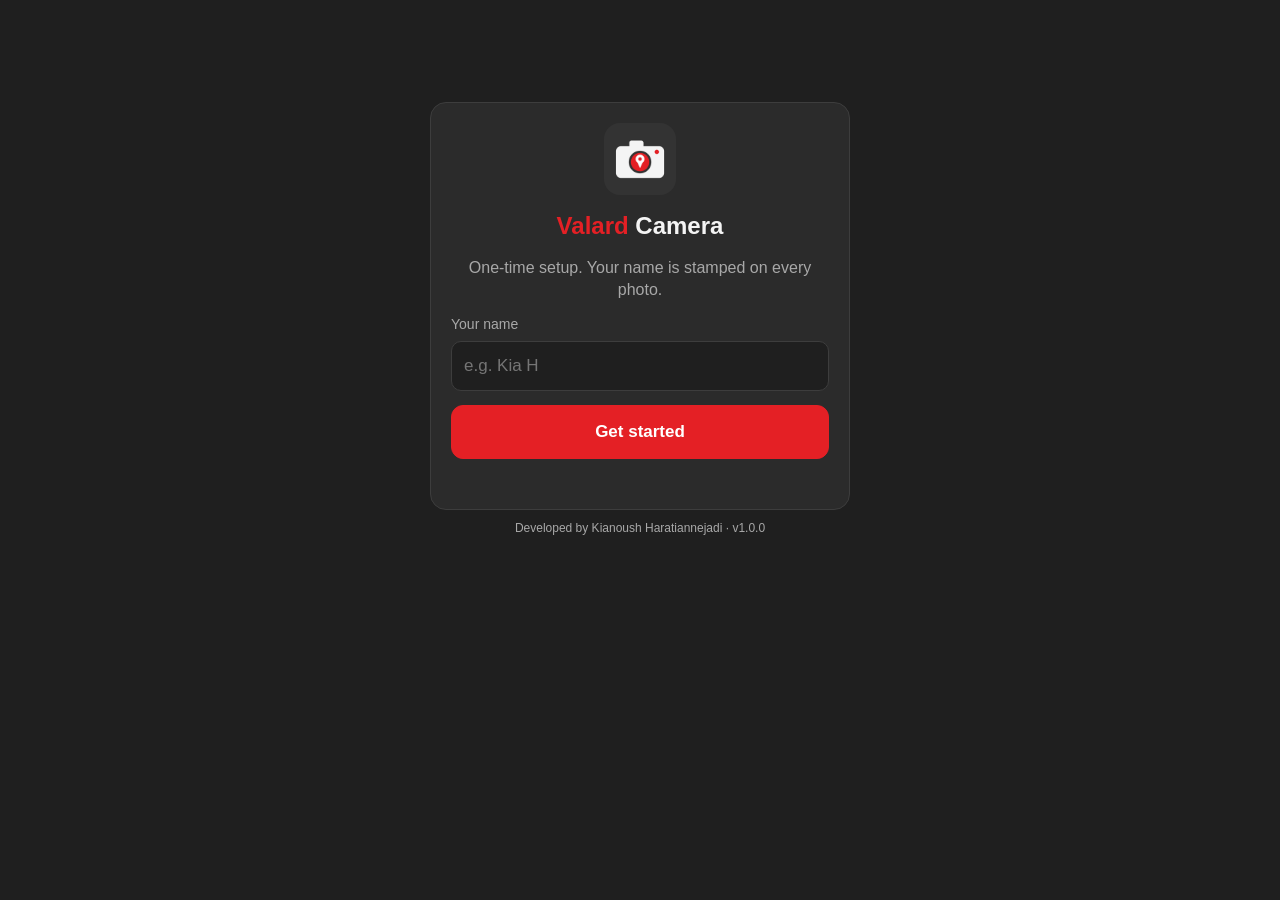
==== index.html @ 3500bd21 "Valard Camera: timestamp camera web app with SharePoint upload via Power Automate Co-Authored-By: Cl" ====
<!doctype html>
<html lang="en">
<head>
<meta charset="utf-8">
<meta name="viewport" content="width=device-width, initial-scale=1, viewport-fit=cover">
<title>Valard Camera</title>
<meta name="theme-color" content="#1f1f1f">
<meta name="apple-mobile-web-app-capable" content="yes">
<meta name="mobile-web-app-capable" content="yes">
<meta name="apple-mobile-web-app-status-bar-style" content="black-translucent">
<meta name="apple-mobile-web-app-title" content="Valard Cam">
<link rel="manifest" href="manifest.webmanifest">
<link rel="apple-touch-icon" href="icons/icon-180.png">
<link rel="icon" href="icons/icon-192.png">
<link rel="stylesheet" href="style.css">
</head>
<body>

<!-- One-time setup -->
<section id="setup" class="screen" hidden>
  <div class="card">
    <img src="icons/icon-192.png" class="logo" alt="">
    <h1><b class="red">Valard</b> Camera</h1>
    <p class="muted">One-time setup. Your name is stamped on every photo.</p>
    <label>Your name
      <input id="setup-name" autocomplete="name" placeholder="e.g. Kia H">
    </label>
    <label id="setup-pin-label">Team PIN
      <input id="setup-pin" type="password" autocomplete="off" placeholder="From your supervisor">
    </label>
    <button id="setup-save" class="btn primary">Get started</button>
    <p id="setup-err" class="err"></p>
  </div>
  <p class="credit app-credit"></p>
</section>

<!-- Home / capture -->
<section id="home" class="screen" hidden>
  <header class="topbar">
    <div class="brand"><b>Valard</b> Camera</div>
    <button id="open-settings" class="icon-btn" aria-label="Settings">
      <svg viewBox="0 0 24 24" width="22" height="22" fill="none" stroke="currentColor" stroke-width="2" stroke-linecap="round" stroke-linejoin="round"><circle cx="12" cy="12" r="3"/><path d="M19.4 15a1.65 1.65 0 0 0 .33 1.82l.06.06a2 2 0 1 1-2.83 2.83l-.06-.06a1.65 1.65 0 0 0-1.82-.33 1.65 1.65 0 0 0-1 1.51V21a2 2 0 1 1-4 0v-.09A1.65 1.65 0 0 0 9 19.4a1.65 1.65 0 0 0-1.82.33l-.06.06a2 2 0 1 1-2.83-2.83l.06-.06A1.65 1.65 0 0 0 4.68 15a1.65 1.65 0 0 0-1.51-1H3a2 2 0 1 1 0-4h.09A1.65 1.65 0 0 0 4.6 9a1.65 1.65 0 0 0-.33-1.82l-.06-.06a2 2 0 1 1 2.83-2.83l.06.06A1.65 1.65 0 0 0 9 4.68a1.65 1.65 0 0 0 1-1.51V3a2 2 0 1 1 4 0v.09a1.65 1.65 0 0 0 1 1.51 1.65 1.65 0 0 0 1.82-.33l.06-.06a2 2 0 1 1 2.83 2.83l-.06.06A1.65 1.65 0 0 0 19.4 9a1.65 1.65 0 0 0 1.51 1H21a2 2 0 1 1 0 4h-.09a1.65 1.65 0 0 0-1.51 1z"/></svg>
    </button>
  </header>

  <div class="status">
    <div class="row"><span class="dot" id="gps-dot"></span><span id="gps-text">Finding location…</span></div>
    <div class="row addr" id="addr-text"></div>
    <div class="row"><span id="compass-text">Compass: waiting…</span>
      <button id="compass-enable" class="chip" hidden>Enable compass</button></div>
  </div>

  <div class="banner" id="queue-banner" hidden></div>

  <div class="shutter-wrap">
    <button id="shutter" class="shutter" aria-label="Take photo"><span></span></button>
    <p class="muted">Tap to take a photo</p>
  </div>

  <p class="credit app-credit"></p>
  <div id="testmode" class="testmode" hidden>TEST MODE: no upload link set, photos are saved to your phone instead</div>
</section>

<!-- Preview / approve -->
<section id="preview" class="screen" hidden>
  <div class="preview-img"><img id="preview-img" alt="Stamped photo preview"></div>
  <div class="preview-actions">
    <button id="retake" class="btn">Retake</button>
    <button id="approve" class="btn primary">Approve &amp; upload</button>
  </div>
  <button id="save-copy" class="link-btn">Save a copy to my phone</button>
</section>

<!-- Settings -->
<section id="settings" class="screen" hidden>
  <header class="topbar">
    <button id="close-settings" class="link-btn back">‹ Back</button>
    <div class="brand">Settings</div>
    <span></span>
  </header>
  <div class="card">
    <label>Your name <input id="set-name" autocomplete="name"></label>
    <label>Team PIN <input id="set-pin" type="password" autocomplete="off"></label>
    <button id="set-save" class="btn primary">Save</button>
    <hr>
    <p id="set-queue" class="muted"></p>
    <button id="set-retry" class="btn">Upload waiting photos now</button>
    <p class="muted small" id="set-version"></p>
  </div>
  <p class="credit app-credit"></p>
</section>

<div id="busy" class="busy" hidden><div class="spinner"></div><p id="busy-text">Stamping photo…</p></div>
<div id="toast" class="toast" hidden></div>
<input id="camera-input" type="file" accept="image/*" capture="environment" hidden>

<script src="config.js"></script>
<script src="stamp.js"></script>
<script src="app.js"></script>
</body>
</html>
---- style.css ----
:root {
  /* Valard brand: charcoal #333333, red #E42025 */
  --bg: #1f1f1f;
  --panel: #2b2b2b;
  --line: #3d3d3d;
  --text: #f4f4f4;
  --muted: #a8a8a8;
  --accent: #e42025;
  --on-accent: #ffffff;
  --good: #34c759;
  --ok: #ffcc00;
  --bad: #ff453a;
}

* { box-sizing: border-box; -webkit-tap-highlight-color: transparent; }
[hidden] { display: none !important; }

html, body {
  margin: 0; height: 100%;
  background: var(--bg); color: var(--text);
  font: 16px/1.4 -apple-system, BlinkMacSystemFont, "Segoe UI", Roboto, Helvetica, Arial, sans-serif;
  -webkit-user-select: none; user-select: none;
}

.screen {
  min-height: 100%;
  display: flex; flex-direction: column;
  padding: calc(env(safe-area-inset-top) + 12px) 16px calc(env(safe-area-inset-bottom) + 16px);
}

.topbar { display: flex; align-items: center; justify-content: space-between; min-height: 44px; }
.brand { font-weight: 800; letter-spacing: .02em; }
.brand b, h1 .red { color: var(--accent); }
.credit { text-align: center; font-size: 12px; color: var(--muted); margin: 10px 0 0; }
.icon-btn, .link-btn {
  background: none; border: 0; color: var(--text); padding: 10px; font: inherit; cursor: pointer;
}
.link-btn { color: var(--accent); }
.back { padding-left: 0; font-size: 17px; }

.card {
  background: var(--panel); border: 1px solid var(--line); border-radius: 16px;
  padding: 20px; margin: 24px auto 0; width: 100%; max-width: 420px;
  display: flex; flex-direction: column; gap: 14px;
}
#setup .card { margin-top: 10vh; text-align: center; }
.logo { width: 72px; height: 72px; border-radius: 16px; margin: 0 auto; }
h1 { margin: 0; font-size: 24px; }
label { display: flex; flex-direction: column; gap: 6px; text-align: left; color: var(--muted); font-size: 14px; }
input {
  font: inherit; font-size: 17px; color: var(--text);
  background: var(--bg); border: 1px solid var(--line); border-radius: 10px; padding: 12px;
  -webkit-user-select: text; user-select: text;
}
input:focus { outline: 2px solid var(--accent); border-color: transparent; }
hr { border: 0; border-top: 1px solid var(--line); width: 100%; margin: 4px 0; }

.btn {
  font: inherit; font-weight: 600; font-size: 17px;
  border-radius: 12px; padding: 14px 18px; cursor: pointer;
  background: var(--panel); color: var(--text); border: 1px solid var(--line);
}
.btn.primary { background: var(--accent); color: var(--on-accent); border-color: var(--accent); }
.btn:active { transform: scale(.98); }

.muted { color: var(--muted); margin: 0; }
.small { font-size: 13px; }
.err { color: var(--bad); margin: 0; min-height: 1em; }

.status {
  margin-top: 16px; background: var(--panel); border: 1px solid var(--line); border-radius: 14px;
  padding: 14px; display: flex; flex-direction: column; gap: 8px; font-size: 14px;
}
.status .row { display: flex; align-items: center; gap: 8px; flex-wrap: wrap; }
.status .addr { color: var(--muted); }
.status .addr:empty { display: none; }
.dot { width: 10px; height: 10px; border-radius: 50%; background: var(--muted); flex: none; }
.dot.good { background: var(--good); }
.dot.ok { background: var(--ok); }
.dot.bad { background: var(--bad); }
.chip {
  font: inherit; font-size: 13px; font-weight: 600; color: var(--on-accent); background: var(--accent);
  border: 0; border-radius: 999px; padding: 6px 12px; cursor: pointer;
}

.banner {
  margin-top: 12px; padding: 12px 14px; border-radius: 12px; font-size: 14px;
  background: #333333; border: 1px solid #4a4a4a;
}
.banner.err { background: #3a1a1a; border-color: #6b2e2e; }

.shutter-wrap { flex: 1; display: flex; flex-direction: column; align-items: center; justify-content: center; gap: 14px; }
.shutter {
  width: 96px; height: 96px; border-radius: 50%; padding: 0; cursor: pointer;
  background: transparent; border: 5px solid #fff; display: grid; place-items: center;
}
.shutter span { width: 76px; height: 76px; border-radius: 50%; background: #fff; transition: transform .1s; }
.shutter:active span { transform: scale(.9); background: #ddd; }

.testmode {
  margin-top: 10px;
  text-align: center; font-size: 12px; color: #1b1300; background: var(--ok);
  border-radius: 8px; padding: 6px 10px;
}

#preview { padding-left: 0; padding-right: 0; background: #000; }
.preview-img { flex: 1; display: flex; align-items: center; justify-content: center; min-height: 0; }
.preview-img img { max-width: 100%; max-height: calc(100vh - 170px); object-fit: contain; }
.preview-actions { display: grid; grid-template-columns: 1fr 2fr; gap: 12px; padding: 12px 16px 0; }
#save-copy { align-self: center; font-size: 14px; }

.busy {
  position: fixed; inset: 0; background: rgba(0,0,0,.7); z-index: 10;
  display: flex; flex-direction: column; align-items: center; justify-content: center; gap: 14px;
}
.spinner {
  width: 44px; height: 44px; border-radius: 50%;
  border: 4px solid rgba(255,255,255,.25); border-top-color: #fff; animation: spin .8s linear infinite;
}
@keyframes spin { to { transform: rotate(360deg); } }

.toast {
  position: fixed; left: 50%; transform: translateX(-50%); z-index: 11;
  bottom: calc(env(safe-area-inset-bottom) + 24px); max-width: calc(100% - 32px);
  background: #fff; color: #111; font-weight: 600; font-size: 15px;
  padding: 12px 18px; border-radius: 12px; box-shadow: 0 6px 24px rgba(0,0,0,.4);
}
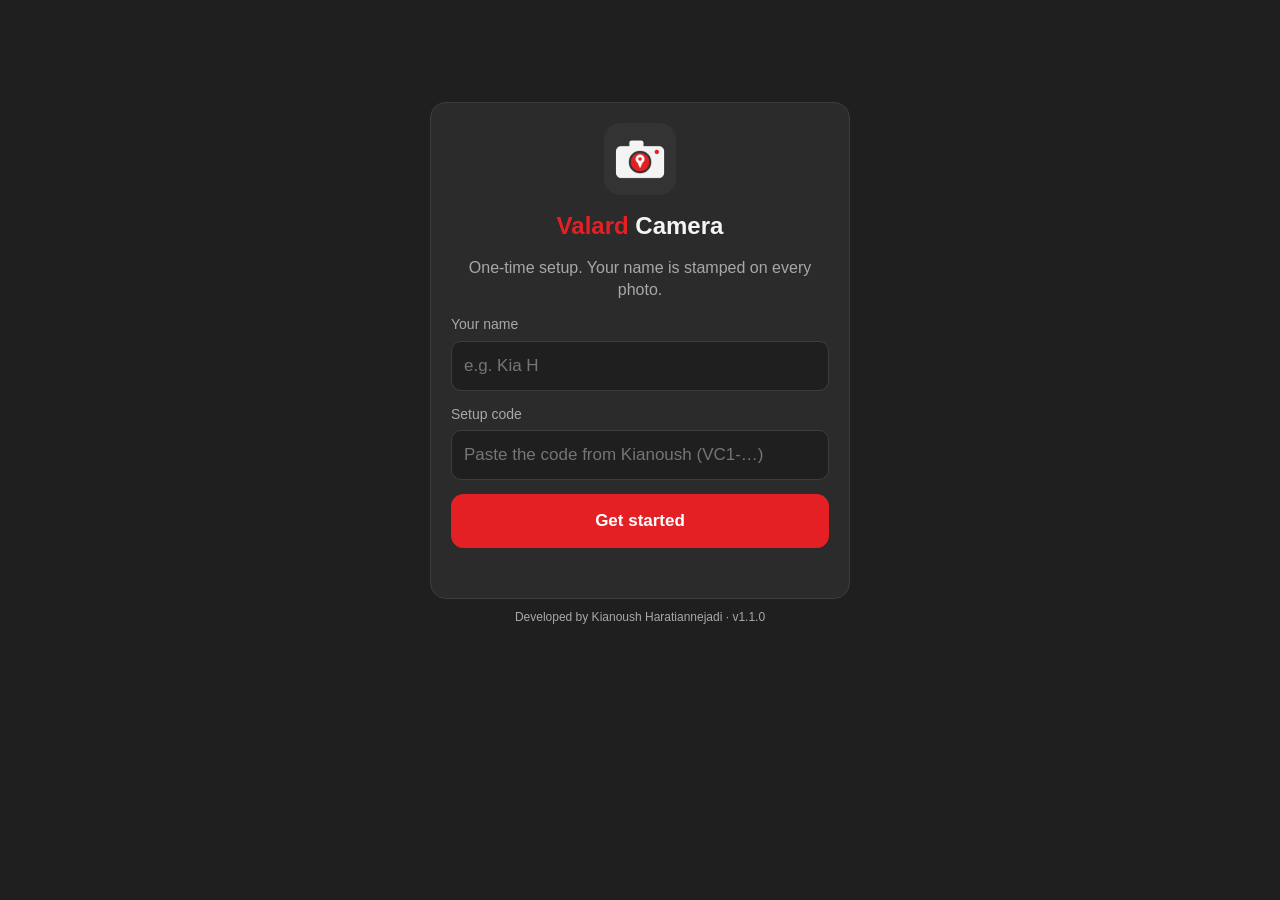
==== commit 8ac3b1a9: "Keep flow URL out of the public repo: per-phone setup code (v1.1.0) Crew members paste a private VC1" ====
--- a/index.html
+++ b/index.html
@@ -25,8 +25,8 @@
     <label>Your name
       <input id="setup-name" autocomplete="name" placeholder="e.g. Kia H">
     </label>
-    <label id="setup-pin-label">Team PIN
-      <input id="setup-pin" type="password" autocomplete="off" placeholder="From your supervisor">
+    <label>Setup code
+      <input id="setup-code" autocomplete="off" autocapitalize="off" autocorrect="off" spellcheck="false" placeholder="Paste the code from Kianoush (VC1-…)">
     </label>
     <button id="setup-save" class="btn primary">Get started</button>
     <p id="setup-err" class="err"></p>
@@ -58,7 +58,7 @@
   </div>
 
   <p class="credit app-credit"></p>
-  <div id="testmode" class="testmode" hidden>TEST MODE: no upload link set, photos are saved to your phone instead</div>
+  <div id="testmode" class="testmode" hidden>NOT CONNECTED: enter a setup code in Settings. Photos are saved to your phone for now.</div>
 </section>
 
 <!-- Preview / approve -->
@@ -80,7 +80,9 @@
   </header>
   <div class="card">
     <label>Your name <input id="set-name" autocomplete="name"></label>
-    <label>Team PIN <input id="set-pin" type="password" autocomplete="off"></label>
+    <label>New setup code (only if asked to change it)
+      <input id="set-code" autocomplete="off" autocapitalize="off" autocorrect="off" spellcheck="false" placeholder="Leave empty to keep the current one">
+    </label>
     <button id="set-save" class="btn primary">Save</button>
     <hr>
     <p id="set-queue" class="muted"></p>
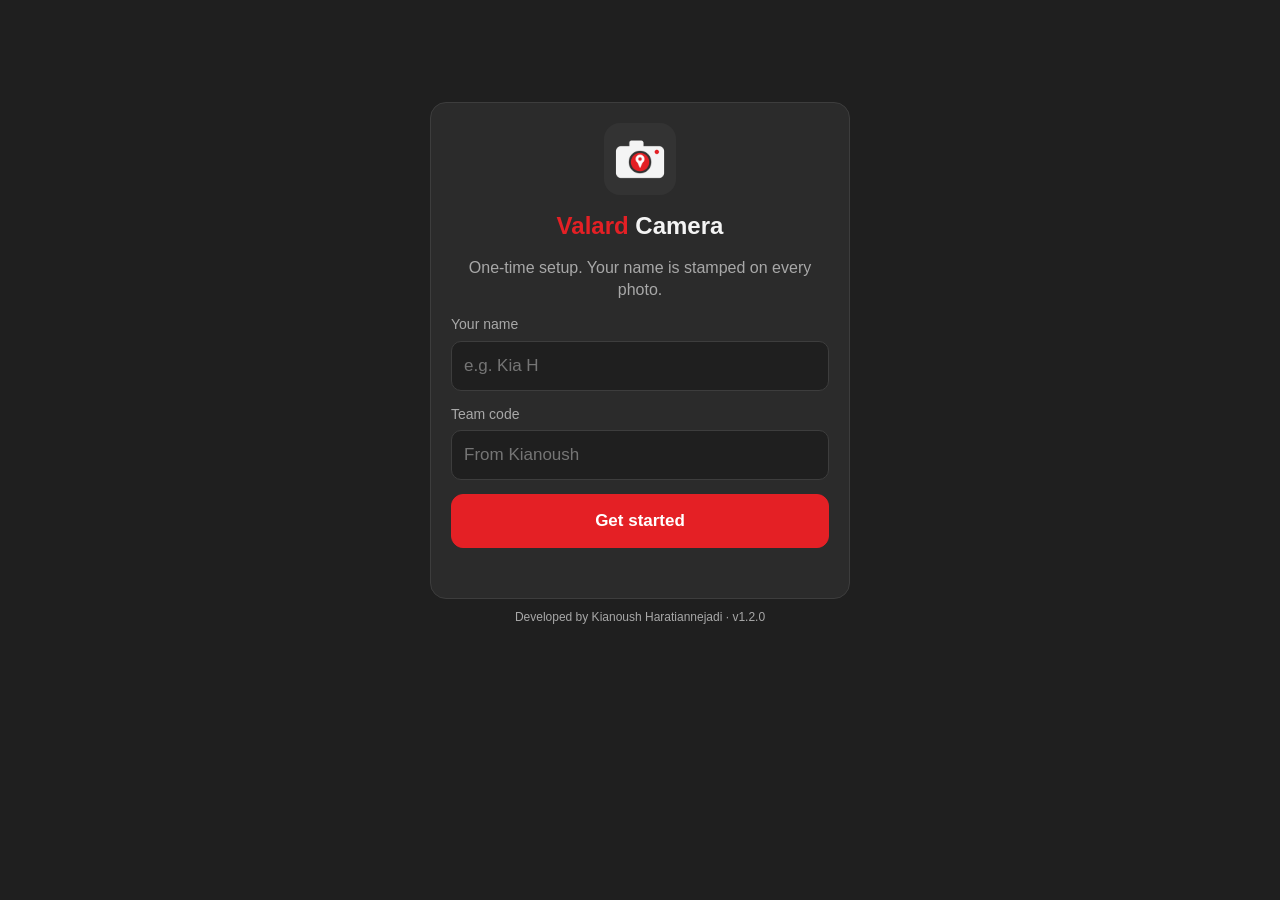
==== commit 916a1bc7: "Team code unlocks encrypted flow URL; name + code is the only setup (v1.2.0) Co-Authored-By: Claude " ====
--- a/index.html
+++ b/index.html
@@ -25,8 +25,8 @@
     <label>Your name
       <input id="setup-name" autocomplete="name" placeholder="e.g. Kia H">
     </label>
-    <label>Setup code
-      <input id="setup-code" autocomplete="off" autocapitalize="off" autocorrect="off" spellcheck="false" placeholder="Paste the code from Kianoush (VC1-…)">
+    <label>Team code
+      <input id="setup-code" type="password" autocomplete="off" autocapitalize="off" autocorrect="off" spellcheck="false" placeholder="From Kianoush">
     </label>
     <button id="setup-save" class="btn primary">Get started</button>
     <p id="setup-err" class="err"></p>
@@ -58,7 +58,7 @@
   </div>
 
   <p class="credit app-credit"></p>
-  <div id="testmode" class="testmode" hidden>NOT CONNECTED: enter a setup code in Settings. Photos are saved to your phone for now.</div>
+  <div id="testmode" class="testmode" hidden>NOT CONNECTED: enter the team code in Settings. Photos are saved to your phone for now.</div>
 </section>
 
 <!-- Preview / approve -->
@@ -80,8 +80,8 @@
   </header>
   <div class="card">
     <label>Your name <input id="set-name" autocomplete="name"></label>
-    <label>New setup code (only if asked to change it)
-      <input id="set-code" autocomplete="off" autocapitalize="off" autocorrect="off" spellcheck="false" placeholder="Leave empty to keep the current one">
+    <label>New team code (only if asked to change it)
+      <input id="set-code" type="password" autocomplete="off" autocapitalize="off" autocorrect="off" spellcheck="false" placeholder="Leave empty to keep the current one">
     </label>
     <button id="set-save" class="btn primary">Save</button>
     <hr>
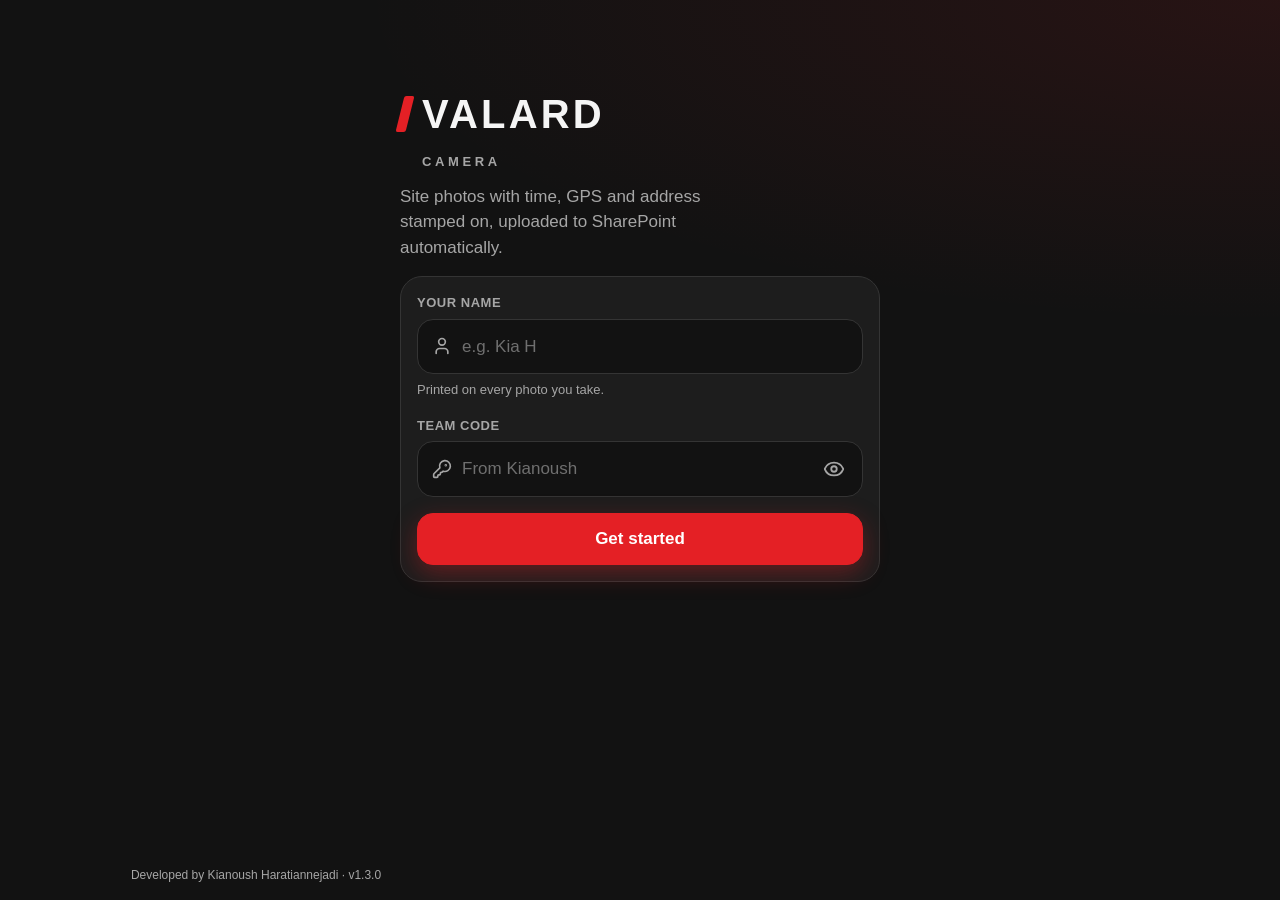
==== commit fee0acfd: "Redesign UI: Valard dark theme, live stamp preview, GSAP motion (v1.3.0) - Home: live clock, address" ====
--- a/index.html
+++ b/index.html
@@ -4,7 +4,7 @@
 <meta charset="utf-8">
 <meta name="viewport" content="width=device-width, initial-scale=1, viewport-fit=cover">
 <title>Valard Camera</title>
-<meta name="theme-color" content="#1f1f1f">
+<meta name="theme-color" content="#141414">
 <meta name="apple-mobile-web-app-capable" content="yes">
 <meta name="mobile-web-app-capable" content="yes">
 <meta name="apple-mobile-web-app-status-bar-style" content="black-translucent">
@@ -16,88 +16,163 @@
 </head>
 <body>
 
+<!-- Icon sprite (Lucide, 24px grid, 2px stroke) -->
+<svg width="0" height="0" style="position:absolute" aria-hidden="true">
+  <defs>
+    <symbol id="i-pin" viewBox="0 0 24 24"><path d="M20 10c0 4.993-5.539 10.193-7.399 11.799a1 1 0 0 1-1.202 0C9.539 20.193 4 14.993 4 10a8 8 0 0 1 16 0"/><circle cx="12" cy="10" r="3"/></symbol>
+    <symbol id="i-gear" viewBox="0 0 24 24"><circle cx="12" cy="12" r="3"/><path d="M19.4 15a1.65 1.65 0 0 0 .33 1.82l.06.06a2 2 0 1 1-2.83 2.83l-.06-.06a1.65 1.65 0 0 0-1.82-.33 1.65 1.65 0 0 0-1 1.51V21a2 2 0 1 1-4 0v-.09A1.65 1.65 0 0 0 9 19.4a1.65 1.65 0 0 0-1.82.33l-.06.06a2 2 0 1 1-2.83-2.83l.06-.06A1.65 1.65 0 0 0 4.68 15a1.65 1.65 0 0 0-1.51-1H3a2 2 0 1 1 0-4h.09A1.65 1.65 0 0 0 4.6 9a1.65 1.65 0 0 0-.33-1.82l-.06-.06a2 2 0 1 1 2.83-2.83l.06.06A1.65 1.65 0 0 0 9 4.68a1.65 1.65 0 0 0 1-1.51V3a2 2 0 1 1 4 0v.09a1.65 1.65 0 0 0 1 1.51 1.65 1.65 0 0 0 1.82-.33l.06-.06a2 2 0 1 1 2.83 2.83l-.06.06A1.65 1.65 0 0 0 19.4 9a1.65 1.65 0 0 0 1.51 1H21a2 2 0 1 1 0 4h-.09a1.65 1.65 0 0 0-1.51 1z"/></symbol>
+    <symbol id="i-camera" viewBox="0 0 24 24"><path d="M14.5 4h-5L7 7H4a2 2 0 0 0-2 2v9a2 2 0 0 0 2 2h16a2 2 0 0 0 2-2V9a2 2 0 0 0-2-2h-3l-2.5-3z"/><circle cx="12" cy="13" r="3"/></symbol>
+    <symbol id="i-cloud" viewBox="0 0 24 24"><path d="M12 13v8"/><path d="M4 14.899A7 7 0 1 1 15.71 8h1.79a4.5 4.5 0 0 1 2.5 8.242"/><path d="m8 17 4-4 4 4"/></symbol>
+    <symbol id="i-check" viewBox="0 0 24 24"><circle cx="12" cy="12" r="10"/><path d="m9 12 2 2 4-4"/></symbol>
+    <symbol id="i-alert" viewBox="0 0 24 24"><path d="m21.73 18-8-14a2 2 0 0 0-3.48 0l-8 14A2 2 0 0 0 4 21h16a2 2 0 0 0 1.73-3"/><path d="M12 9v4"/><path d="M12 17h.01"/></symbol>
+    <symbol id="i-retake" viewBox="0 0 24 24"><path d="M3 12a9 9 0 1 0 9-9 9.75 9.75 0 0 0-6.74 2.74L3 8"/><path d="M3 3v5h5"/></symbol>
+    <symbol id="i-download" viewBox="0 0 24 24"><path d="M21 15v4a2 2 0 0 1-2 2H5a2 2 0 0 1-2-2v-4"/><path d="m7 10 5 5 5-5"/><path d="M12 15V3"/></symbol>
+    <symbol id="i-back" viewBox="0 0 24 24"><path d="m15 18-6-6 6-6"/></symbol>
+    <symbol id="i-user" viewBox="0 0 24 24"><path d="M19 21v-2a4 4 0 0 0-4-4H9a4 4 0 0 0-4 4v2"/><circle cx="12" cy="7" r="4"/></symbol>
+    <symbol id="i-key" viewBox="0 0 24 24"><path d="M2.586 17.414A2 2 0 0 0 2 18.828V21a1 1 0 0 0 1 1h3a1 1 0 0 0 1-1v-1a1 1 0 0 1 1-1h1a1 1 0 0 0 1-1v-1a1 1 0 0 1 1-1h.172a2 2 0 0 0 1.414-.586l.814-.814a6.5 6.5 0 1 0-4-4z"/><circle cx="16.5" cy="7.5" r=".5"/></symbol>
+    <symbol id="i-eye" viewBox="0 0 24 24"><path d="M2.062 12.348a1 1 0 0 1 0-.696 10.75 10.75 0 0 1 19.876 0 1 1 0 0 1 0 .696 10.75 10.75 0 0 1-19.876 0"/><circle cx="12" cy="12" r="3"/></symbol>
+    <symbol id="i-folder" viewBox="0 0 24 24"><path d="M20 20a2 2 0 0 0 2-2V8a2 2 0 0 0-2-2h-7.9a2 2 0 0 1-1.69-.9L9.6 3.9A2 2 0 0 0 7.93 3H4a2 2 0 0 0-2 2v13a2 2 0 0 0 2 2Z"/></symbol>
+  </defs>
+</svg>
+
 <!-- One-time setup -->
 <section id="setup" class="screen" hidden>
-  <div class="card">
-    <img src="icons/icon-192.png" class="logo" alt="">
-    <h1><b class="red">Valard</b> Camera</h1>
-    <p class="muted">One-time setup. Your name is stamped on every photo.</p>
-    <label>Your name
-      <input id="setup-name" autocomplete="name" placeholder="e.g. Kia H">
+  <div class="setup-hero" data-enter>
+    <div class="wordmark big"><span class="wm-bar"></span>VALARD<small>CAMERA</small></div>
+    <p class="lead">Site photos with time, GPS and address stamped on, uploaded to SharePoint automatically.</p>
+  </div>
+  <form class="card form" id="setup-form" data-enter onsubmit="return false">
+    <label class="field" for="setup-name">
+      <span class="field-label">Your name</span>
+      <span class="input-wrap"><svg class="ic"><use href="#i-user"/></svg>
+        <input id="setup-name" autocomplete="name" autocapitalize="words" placeholder="e.g. Kia H"></span>
+      <span class="hint">Printed on every photo you take.</span>
     </label>
-    <label>Team code
-      <input id="setup-code" type="password" autocomplete="off" autocapitalize="off" autocorrect="off" spellcheck="false" placeholder="From Kianoush">
+    <label class="field" for="setup-code">
+      <span class="field-label">Team code</span>
+      <span class="input-wrap"><svg class="ic"><use href="#i-key"/></svg>
+        <input id="setup-code" type="password" autocomplete="off" autocapitalize="off" autocorrect="off" spellcheck="false" placeholder="From Kianoush">
+        <button type="button" class="reveal" data-reveal="setup-code" aria-label="Show code"><svg class="ic"><use href="#i-eye"/></svg></button></span>
     </label>
-    <button id="setup-save" class="btn primary">Get started</button>
-    <p id="setup-err" class="err"></p>
-  </div>
-  <p class="credit app-credit"></p>
+    <p id="setup-err" class="err" role="alert"></p>
+    <button id="setup-save" class="btn primary block" type="submit">Get started</button>
+  </form>
+  <p class="credit app-credit" data-enter></p>
 </section>
 
 <!-- Home / capture -->
 <section id="home" class="screen" hidden>
-  <header class="topbar">
-    <div class="brand"><b>Valard</b> Camera</div>
-    <button id="open-settings" class="icon-btn" aria-label="Settings">
-      <svg viewBox="0 0 24 24" width="22" height="22" fill="none" stroke="currentColor" stroke-width="2" stroke-linecap="round" stroke-linejoin="round"><circle cx="12" cy="12" r="3"/><path d="M19.4 15a1.65 1.65 0 0 0 .33 1.82l.06.06a2 2 0 1 1-2.83 2.83l-.06-.06a1.65 1.65 0 0 0-1.82-.33 1.65 1.65 0 0 0-1 1.51V21a2 2 0 1 1-4 0v-.09A1.65 1.65 0 0 0 9 19.4a1.65 1.65 0 0 0-1.82.33l-.06.06a2 2 0 1 1-2.83-2.83l.06-.06A1.65 1.65 0 0 0 4.68 15a1.65 1.65 0 0 0-1.51-1H3a2 2 0 1 1 0-4h.09A1.65 1.65 0 0 0 4.6 9a1.65 1.65 0 0 0-.33-1.82l-.06-.06a2 2 0 1 1 2.83-2.83l.06.06A1.65 1.65 0 0 0 9 4.68a1.65 1.65 0 0 0 1-1.51V3a2 2 0 1 1 4 0v.09a1.65 1.65 0 0 0 1 1.51 1.65 1.65 0 0 0 1.82-.33l.06-.06a2 2 0 1 1 2.83 2.83l-.06.06A1.65 1.65 0 0 0 19.4 9a1.65 1.65 0 0 0 1.51 1H21a2 2 0 1 1 0 4h-.09a1.65 1.65 0 0 0-1.51 1z"/></svg>
-    </button>
+  <header class="topbar" data-enter>
+    <div class="wordmark"><span class="wm-bar"></span>VALARD<small>CAMERA</small></div>
+    <button id="open-settings" class="icon-btn" aria-label="Settings"><svg class="ic"><use href="#i-gear"/></svg></button>
   </header>
 
-  <div class="status">
-    <div class="row"><span class="dot" id="gps-dot"></span><span id="gps-text">Finding location…</span></div>
-    <div class="row addr" id="addr-text"></div>
-    <div class="row"><span id="compass-text">Compass: waiting…</span>
-      <button id="compass-enable" class="chip" hidden>Enable compass</button></div>
+  <div class="clock" data-enter aria-live="off">
+    <div class="clock-hello" id="hello"></div>
+    <div class="clock-time" id="clock-time">--:--:--</div>
+    <div class="clock-date" id="clock-date"></div>
   </div>
 
-  <div class="banner" id="queue-banner" hidden></div>
+  <div class="card loc" data-enter>
+    <div class="loc-head">
+      <div class="loc-icon"><svg class="ic"><use href="#i-pin"/></svg></div>
+      <div class="loc-text">
+        <div class="addr" id="addr-text">Finding address…</div>
+        <div class="coords" id="coords-text">Waiting for GPS</div>
+      </div>
+    </div>
+    <div class="chips">
+      <div class="chip-stat"><span class="dot" id="gps-dot"></span><span id="gps-text">GPS searching</span></div>
+      <div class="chip-stat compass-chip">
+        <svg class="dial" viewBox="0 0 40 40" aria-hidden="true">
+          <circle cx="20" cy="20" r="18" class="dial-ring"/>
+          <g id="dial-rose">
+            <path d="M20 5 L23 20 L20 18 L17 20 Z" class="dial-n"/>
+            <path d="M20 35 L17 20 L20 22 L23 20 Z" class="dial-s"/>
+          </g>
+        </svg>
+        <span id="compass-text">Compass</span>
+      </div>
+      <button id="compass-enable" class="chip-btn" hidden>Enable compass</button>
+    </div>
+  </div>
 
-  <div class="shutter-wrap">
-    <button id="shutter" class="shutter" aria-label="Take photo"><span></span></button>
-    <p class="muted">Tap to take a photo</p>
+  <div class="sync" id="sync" data-enter>
+    <svg class="ic sync-ic" id="sync-ic"><use href="#i-check"/></svg>
+    <span id="queue-banner">Ready</span>
+  </div>
+
+  <div id="testmode" class="card warn" hidden>
+    <svg class="ic"><use href="#i-alert"/></svg>
+    <span>Not connected. Enter the team code in Settings. Photos are saved to your phone for now.</span>
+  </div>
+
+  <div class="shutter-wrap" data-enter>
+    <button id="shutter" class="shutter" aria-label="Take photo">
+      <span class="shutter-halo"></span>
+      <span class="shutter-core"><svg class="ic"><use href="#i-camera"/></svg></span>
+    </button>
+    <p class="shutter-label">Take photo</p>
   </div>
 
   <p class="credit app-credit"></p>
-  <div id="testmode" class="testmode" hidden>NOT CONNECTED: enter the team code in Settings. Photos are saved to your phone for now.</div>
 </section>
 
 <!-- Preview / approve -->
-<section id="preview" class="screen" hidden>
+<section id="preview" class="screen dark" hidden>
   <div class="preview-img"><img id="preview-img" alt="Stamped photo preview"></div>
-  <div class="preview-actions">
-    <button id="retake" class="btn">Retake</button>
-    <button id="approve" class="btn primary">Approve &amp; upload</button>
+  <div class="sheet" id="preview-sheet">
+    <div class="sheet-dest"><svg class="ic"><use href="#i-folder"/></svg><span id="preview-dest">Photos</span></div>
+    <div class="preview-actions">
+      <button id="retake" class="btn"><svg class="ic"><use href="#i-retake"/></svg>Retake</button>
+      <button id="approve" class="btn primary"><svg class="ic"><use href="#i-cloud"/></svg>Approve &amp; upload</button>
+    </div>
+    <button id="save-copy" class="link-btn"><svg class="ic"><use href="#i-download"/></svg>Save a copy to my phone</button>
   </div>
-  <button id="save-copy" class="link-btn">Save a copy to my phone</button>
 </section>
 
 <!-- Settings -->
 <section id="settings" class="screen" hidden>
-  <header class="topbar">
-    <button id="close-settings" class="link-btn back">‹ Back</button>
-    <div class="brand">Settings</div>
-    <span></span>
+  <header class="topbar" data-enter>
+    <button id="close-settings" class="icon-btn back" aria-label="Back"><svg class="ic"><use href="#i-back"/></svg></button>
+    <div class="topbar-title">Settings</div>
+    <span class="icon-btn-spacer"></span>
   </header>
-  <div class="card">
-    <label>Your name <input id="set-name" autocomplete="name"></label>
-    <label>New team code (only if asked to change it)
-      <input id="set-code" type="password" autocomplete="off" autocapitalize="off" autocorrect="off" spellcheck="false" placeholder="Leave empty to keep the current one">
+  <form class="card form" data-enter onsubmit="return false">
+    <label class="field" for="set-name">
+      <span class="field-label">Your name</span>
+      <span class="input-wrap"><svg class="ic"><use href="#i-user"/></svg><input id="set-name" autocomplete="name" autocapitalize="words"></span>
     </label>
-    <button id="set-save" class="btn primary">Save</button>
-    <hr>
-    <p id="set-queue" class="muted"></p>
-    <button id="set-retry" class="btn">Upload waiting photos now</button>
-    <p class="muted small" id="set-version"></p>
+    <label class="field" for="set-code">
+      <span class="field-label">New team code</span>
+      <span class="input-wrap"><svg class="ic"><use href="#i-key"/></svg>
+        <input id="set-code" type="password" autocomplete="off" autocapitalize="off" autocorrect="off" spellcheck="false" placeholder="Leave empty to keep current">
+        <button type="button" class="reveal" data-reveal="set-code" aria-label="Show code"><svg class="ic"><use href="#i-eye"/></svg></button></span>
+      <span class="hint">Only needed if Kianoush sends you a new code.</span>
+    </label>
+    <button id="set-save" class="btn primary block" type="submit">Save</button>
+  </form>
+  <div class="card" data-enter>
+    <div class="row-between"><span class="field-label">Uploads</span><span id="set-queue" class="muted"></span></div>
+    <button id="set-retry" class="btn block">Upload waiting photos now</button>
   </div>
-  <p class="credit app-credit"></p>
+  <p class="muted small center" id="set-version" data-enter></p>
+  <p class="credit app-credit" data-enter></p>
 </section>
 
-<div id="busy" class="busy" hidden><div class="spinner"></div><p id="busy-text">Stamping photo…</p></div>
-<div id="toast" class="toast" hidden></div>
+<div id="busy" class="busy" hidden>
+  <div class="busy-card">
+    <svg class="ring" viewBox="0 0 50 50" aria-hidden="true"><circle cx="25" cy="25" r="20"/></svg>
+    <p id="busy-text">Stamping photo…</p>
+  </div>
+</div>
+<div id="toast" class="toast" role="status" aria-live="polite" hidden></div>
 <input id="camera-input" type="file" accept="image/*" capture="environment" hidden>
 
+<script src="vendor/gsap.min.js"></script>
 <script src="config.js"></script>
 <script src="stamp.js"></script>
+<script src="ui.js"></script>
 <script src="app.js"></script>
 </body>
 </html>
--- a/style.css
+++ b/style.css
@@ -1,15 +1,25 @@
+/* Valard Camera UI. Brand: charcoal #333333, red #E42025. Dark, high contrast for outdoor use. */
 :root {
-  /* Valard brand: charcoal #333333, red #E42025 */
-  --bg: #1f1f1f;
-  --panel: #2b2b2b;
-  --line: #3d3d3d;
-  --text: #f4f4f4;
-  --muted: #a8a8a8;
-  --accent: #e42025;
-  --on-accent: #ffffff;
-  --good: #34c759;
-  --ok: #ffcc00;
+  --bg: #121212;
+  --surface: #1d1d1d;
+  --surface-2: #272727;
+  --line: #343434;
+  --text: #f5f5f5;
+  --muted: #a6a6a6;
+  --red: #e42025;
+  --red-press: #c3171c;
+  --red-soft: rgba(228, 32, 37, .14);
+  --on-red: #ffffff;
+  --good: #30d158;
+  --ok: #ffd60a;
   --bad: #ff453a;
+
+  --r-sm: 12px;
+  --r-md: 16px;
+  --r-lg: 22px;
+  --s1: 4px; --s2: 8px; --s3: 12px; --s4: 16px; --s5: 24px; --s6: 32px;
+  --font: -apple-system, BlinkMacSystemFont, "SF Pro Text", "Inter", "Segoe UI", Roboto, Helvetica, Arial, sans-serif;
+  --shadow: 0 10px 30px rgba(0, 0, 0, .45);
 }
 
 * { box-sizing: border-box; -webkit-tap-highlight-color: transparent; }
@@ -18,110 +28,207 @@
 html, body {
   margin: 0; height: 100%;
   background: var(--bg); color: var(--text);
-  font: 16px/1.4 -apple-system, BlinkMacSystemFont, "Segoe UI", Roboto, Helvetica, Arial, sans-serif;
+  font: 16px/1.5 var(--font);
+  -webkit-font-smoothing: antialiased;
   -webkit-user-select: none; user-select: none;
-}
-
+  overscroll-behavior: none;
+}
+button { font: inherit; color: inherit; touch-action: manipulation; cursor: pointer; }
+:focus-visible { outline: 3px solid var(--red); outline-offset: 2px; }
+
+.ic { width: 22px; height: 22px; fill: none; stroke: currentColor; stroke-width: 2; stroke-linecap: round; stroke-linejoin: round; flex: none; }
+
+/* ---------- screens (stacked so they can cross-animate) */
 .screen {
-  min-height: 100%;
-  display: flex; flex-direction: column;
-  padding: calc(env(safe-area-inset-top) + 12px) 16px calc(env(safe-area-inset-bottom) + 16px);
-}
-
-.topbar { display: flex; align-items: center; justify-content: space-between; min-height: 44px; }
-.brand { font-weight: 800; letter-spacing: .02em; }
-.brand b, h1 .red { color: var(--accent); }
-.credit { text-align: center; font-size: 12px; color: var(--muted); margin: 10px 0 0; }
-.icon-btn, .link-btn {
-  background: none; border: 0; color: var(--text); padding: 10px; font: inherit; cursor: pointer;
-}
-.link-btn { color: var(--accent); }
-.back { padding-left: 0; font-size: 17px; }
-
+  position: fixed; inset: 0; overflow-y: auto; -webkit-overflow-scrolling: touch;
+  display: flex; flex-direction: column; gap: var(--s4);
+  padding: calc(env(safe-area-inset-top) + var(--s3)) var(--s4) calc(env(safe-area-inset-bottom) + var(--s4));
+  background:
+    radial-gradient(120% 60% at 100% 0%, rgba(228, 32, 37, .10), transparent 60%),
+    var(--bg);
+}
+.screen.dark { background: #000; padding: 0; gap: 0; }
+@media (min-width: 560px) { .screen > * { width: 100%; max-width: 480px; margin-left: auto; margin-right: auto; } }
+
+/* ---------- brand */
+.wordmark {
+  display: flex; align-items: baseline; gap: 8px;
+  font-weight: 900; font-size: 20px; letter-spacing: .08em;
+}
+.wordmark small { font-size: 11px; font-weight: 700; letter-spacing: .28em; color: var(--muted); }
+.wm-bar { width: 6px; height: 18px; background: var(--red); border-radius: 2px; align-self: center; transform: skewX(-14deg); }
+.wordmark.big { font-size: 40px; gap: 12px; flex-wrap: wrap; }
+.wordmark.big .wm-bar { width: 10px; height: 36px; }
+.wordmark.big small { flex-basis: 100%; font-size: 13px; margin-left: 22px; margin-top: -4px; }
+.setup-hero { margin-top: 8vh; }
+
+.topbar { display: flex; align-items: center; justify-content: space-between; min-height: 48px; }
+.topbar-title { font-weight: 700; font-size: 17px; }
+.icon-btn {
+  width: 44px; height: 44px; border-radius: 50%; border: 1px solid var(--line);
+  background: var(--surface); display: grid; place-items: center; transition: background .15s, transform .15s;
+}
+.icon-btn:active { background: var(--surface-2); transform: scale(.94); }
+.icon-btn-spacer { width: 44px; }
+
+/* ---------- cards & text */
 .card {
-  background: var(--panel); border: 1px solid var(--line); border-radius: 16px;
-  padding: 20px; margin: 24px auto 0; width: 100%; max-width: 420px;
-  display: flex; flex-direction: column; gap: 14px;
-}
-#setup .card { margin-top: 10vh; text-align: center; }
-.logo { width: 72px; height: 72px; border-radius: 16px; margin: 0 auto; }
-h1 { margin: 0; font-size: 24px; }
-label { display: flex; flex-direction: column; gap: 6px; text-align: left; color: var(--muted); font-size: 14px; }
-input {
-  font: inherit; font-size: 17px; color: var(--text);
-  background: var(--bg); border: 1px solid var(--line); border-radius: 10px; padding: 12px;
-  -webkit-user-select: text; user-select: text;
-}
-input:focus { outline: 2px solid var(--accent); border-color: transparent; }
-hr { border: 0; border-top: 1px solid var(--line); width: 100%; margin: 4px 0; }
-
-.btn {
-  font: inherit; font-weight: 600; font-size: 17px;
-  border-radius: 12px; padding: 14px 18px; cursor: pointer;
-  background: var(--panel); color: var(--text); border: 1px solid var(--line);
-}
-.btn.primary { background: var(--accent); color: var(--on-accent); border-color: var(--accent); }
-.btn:active { transform: scale(.98); }
-
+  background: var(--surface); border: 1px solid var(--line); border-radius: var(--r-lg);
+  padding: var(--s4); display: flex; flex-direction: column; gap: var(--s3);
+}
 .muted { color: var(--muted); margin: 0; }
 .small { font-size: 13px; }
-.err { color: var(--bad); margin: 0; min-height: 1em; }
-
-.status {
-  margin-top: 16px; background: var(--panel); border: 1px solid var(--line); border-radius: 14px;
-  padding: 14px; display: flex; flex-direction: column; gap: 8px; font-size: 14px;
-}
-.status .row { display: flex; align-items: center; gap: 8px; flex-wrap: wrap; }
-.status .addr { color: var(--muted); }
-.status .addr:empty { display: none; }
-.dot { width: 10px; height: 10px; border-radius: 50%; background: var(--muted); flex: none; }
+.center { text-align: center; }
+.row-between { display: flex; align-items: center; justify-content: space-between; gap: var(--s3); }
+.row-between .muted { font-size: 14px; }
+.credit { text-align: center; font-size: 12px; color: var(--muted); margin: auto 0 0; padding-top: var(--s2); }
+.lead { color: var(--muted); font-size: 17px; margin: var(--s3) 0 0; max-width: 34ch; }
+.err { color: var(--bad); margin: 0; min-height: 1.2em; font-size: 14px; }
+.err:empty { display: none; }
+
+/* ---------- forms */
+.form { gap: var(--s4); }
+.field { display: flex; flex-direction: column; gap: 6px; }
+.field-label { font-size: 13px; font-weight: 600; letter-spacing: .04em; text-transform: uppercase; color: var(--muted); }
+.hint { font-size: 13px; color: var(--muted); }
+.input-wrap {
+  display: flex; align-items: center; gap: 10px; padding: 0 6px 0 14px; min-height: 52px;
+  background: var(--bg); border: 1.5px solid var(--line); border-radius: var(--r-md);
+  transition: border-color .15s, box-shadow .15s;
+}
+.input-wrap > .ic { color: var(--muted); width: 20px; height: 20px; }
+.input-wrap:focus-within { border-color: var(--red); box-shadow: 0 0 0 4px var(--red-soft); }
+.input-wrap input {
+  flex: 1; min-width: 0; border: 0; outline: 0; background: transparent; color: var(--text);
+  font: inherit; font-size: 17px; padding: 14px 0; -webkit-user-select: text; user-select: text;
+}
+.input-wrap input::placeholder { color: #6f6f6f; }
+.reveal { width: 44px; height: 44px; border: 0; background: none; color: var(--muted); display: grid; place-items: center; border-radius: 50%; }
+.reveal[aria-pressed="true"] { color: var(--text); }
+
+/* ---------- buttons */
+.btn {
+  display: inline-flex; align-items: center; justify-content: center; gap: 8px;
+  min-height: 52px; padding: 0 18px; border-radius: var(--r-md);
+  font-weight: 700; font-size: 17px; border: 1px solid var(--line);
+  background: var(--surface-2); color: var(--text);
+  transition: background .15s, transform .15s;
+}
+.btn:active { transform: scale(.97); }
+.btn.primary { background: var(--red); border-color: var(--red); color: var(--on-red); box-shadow: 0 8px 24px rgba(228, 32, 37, .35); }
+.btn.primary:active { background: var(--red-press); }
+.btn.block { width: 100%; }
+.btn[disabled] { opacity: .5; pointer-events: none; }
+.link-btn {
+  display: inline-flex; align-items: center; justify-content: center; gap: 8px;
+  border: 0; background: none; color: var(--muted); min-height: 44px; font-size: 15px; font-weight: 600;
+}
+.link-btn .ic { width: 18px; height: 18px; }
+
+/* ---------- home */
+.clock { padding: var(--s2) var(--s1) 0; }
+.clock-hello { color: var(--muted); font-size: 15px; font-weight: 600; min-height: 1.4em; }
+.clock-time {
+  font-size: clamp(44px, 15vw, 64px); font-weight: 800; letter-spacing: -.03em; line-height: 1.05;
+  font-variant-numeric: tabular-nums;
+}
+.clock-date { color: var(--muted); font-size: 15px; font-variant-numeric: tabular-nums; }
+
+.loc { gap: var(--s4); }
+.loc-head { display: flex; gap: var(--s3); align-items: flex-start; }
+.loc-icon { width: 44px; height: 44px; border-radius: 14px; background: var(--red-soft); color: var(--red); display: grid; place-items: center; flex: none; }
+.loc-text { min-width: 0; }
+.addr { font-weight: 700; font-size: 17px; line-height: 1.3; }
+.coords { color: var(--muted); font-size: 14px; font-variant-numeric: tabular-nums; margin-top: 2px; }
+.chips { display: flex; flex-wrap: wrap; gap: var(--s2); }
+.chip-stat {
+  display: inline-flex; align-items: center; gap: 8px; min-height: 36px; padding: 0 12px;
+  background: var(--surface-2); border-radius: 999px; font-size: 14px; font-weight: 600; font-variant-numeric: tabular-nums;
+}
+.chip-btn {
+  min-height: 36px; padding: 0 14px; border-radius: 999px; border: 0;
+  background: var(--red); color: var(--on-red); font-size: 14px; font-weight: 700;
+}
+.dot { width: 10px; height: 10px; border-radius: 50%; background: var(--muted); position: relative; flex: none; }
 .dot.good { background: var(--good); }
 .dot.ok { background: var(--ok); }
 .dot.bad { background: var(--bad); }
-.chip {
-  font: inherit; font-size: 13px; font-weight: 600; color: var(--on-accent); background: var(--accent);
-  border: 0; border-radius: 999px; padding: 6px 12px; cursor: pointer;
-}
-
-.banner {
-  margin-top: 12px; padding: 12px 14px; border-radius: 12px; font-size: 14px;
-  background: #333333; border: 1px solid #4a4a4a;
-}
-.banner.err { background: #3a1a1a; border-color: #6b2e2e; }
-
-.shutter-wrap { flex: 1; display: flex; flex-direction: column; align-items: center; justify-content: center; gap: 14px; }
+.dot.good::after {
+  content: ""; position: absolute; inset: -4px; border-radius: 50%; border: 2px solid var(--good);
+  animation: ping 1.8s ease-out infinite;
+}
+@keyframes ping { from { transform: scale(.6); opacity: .9; } to { transform: scale(1.8); opacity: 0; } }
+
+.dial { width: 22px; height: 22px; }
+.dial-ring { fill: none; stroke: var(--muted); stroke-width: 2.5; }
+.dial-n { fill: var(--red); }
+.dial-s { fill: #d0d0d0; }
+
+.sync {
+  display: flex; align-items: center; gap: 10px; padding: 12px var(--s4); min-height: 48px;
+  border-radius: var(--r-md); background: var(--surface); border: 1px solid var(--line);
+  font-size: 15px; font-weight: 600;
+}
+.sync .sync-ic { color: var(--good); }
+.sync.pending .sync-ic, .sync.uploading .sync-ic { color: var(--ok); }
+.sync.error { background: #2a1515; border-color: #5a2323; }
+.sync.error .sync-ic { color: var(--bad); }
+
+.warn { flex-direction: row; align-items: flex-start; background: #2a2410; border-color: #5a4a12; font-size: 14px; }
+.warn .ic { color: var(--ok); }
+
+.shutter-wrap { flex: 1; min-height: 170px; display: flex; flex-direction: column; align-items: center; justify-content: flex-end; gap: 10px; }
 .shutter {
-  width: 96px; height: 96px; border-radius: 50%; padding: 0; cursor: pointer;
-  background: transparent; border: 5px solid #fff; display: grid; place-items: center;
-}
-.shutter span { width: 76px; height: 76px; border-radius: 50%; background: #fff; transition: transform .1s; }
-.shutter:active span { transform: scale(.9); background: #ddd; }
-
-.testmode {
-  margin-top: 10px;
-  text-align: center; font-size: 12px; color: #1b1300; background: var(--ok);
-  border-radius: 8px; padding: 6px 10px;
-}
-
-#preview { padding-left: 0; padding-right: 0; background: #000; }
-.preview-img { flex: 1; display: flex; align-items: center; justify-content: center; min-height: 0; }
-.preview-img img { max-width: 100%; max-height: calc(100vh - 170px); object-fit: contain; }
-.preview-actions { display: grid; grid-template-columns: 1fr 2fr; gap: 12px; padding: 12px 16px 0; }
-#save-copy { align-self: center; font-size: 14px; }
-
+  position: relative; width: 104px; height: 104px; border-radius: 50%; padding: 0;
+  border: 4px solid #fff; background: transparent; display: grid; place-items: center;
+}
+.shutter-core {
+  width: 82px; height: 82px; border-radius: 50%; background: var(--red); color: #fff;
+  display: grid; place-items: center; box-shadow: 0 10px 30px rgba(228, 32, 37, .45);
+}
+.shutter-core .ic { width: 32px; height: 32px; }
+.shutter-halo { position: absolute; inset: -12px; border-radius: 50%; border: 2px solid rgba(228, 32, 37, .55); opacity: 0; pointer-events: none; }
+.shutter-label { margin: 0; font-weight: 700; letter-spacing: .02em; }
+
+/* ---------- preview */
+.preview-img { flex: 1; min-height: 0; display: flex; align-items: center; justify-content: center; padding-top: env(safe-area-inset-top); }
+.preview-img img { max-width: 100%; max-height: 100%; object-fit: contain; }
+.sheet {
+  background: rgba(24, 24, 24, .92); -webkit-backdrop-filter: blur(18px); backdrop-filter: blur(18px);
+  border-top: 1px solid var(--line); border-radius: var(--r-lg) var(--r-lg) 0 0;
+  padding: var(--s4) var(--s4) calc(env(safe-area-inset-bottom) + var(--s3));
+  display: flex; flex-direction: column; gap: var(--s3);
+}
+.sheet-dest { display: flex; align-items: center; gap: 8px; color: var(--muted); font-size: 14px; font-weight: 600; }
+.sheet-dest .ic { width: 18px; height: 18px; color: var(--red); }
+.preview-actions { display: grid; grid-template-columns: 1fr 1.9fr; gap: var(--s3); }
+.preview-actions .btn { padding: 0 12px; white-space: nowrap; font-size: 16px; }
+
+/* ---------- overlays */
 .busy {
-  position: fixed; inset: 0; background: rgba(0,0,0,.7); z-index: 10;
-  display: flex; flex-direction: column; align-items: center; justify-content: center; gap: 14px;
-}
-.spinner {
-  width: 44px; height: 44px; border-radius: 50%;
-  border: 4px solid rgba(255,255,255,.25); border-top-color: #fff; animation: spin .8s linear infinite;
-}
+  position: fixed; inset: 0; z-index: 40; display: grid; place-items: center;
+  background: rgba(0, 0, 0, .62); -webkit-backdrop-filter: blur(6px); backdrop-filter: blur(6px);
+}
+.busy-card {
+  display: flex; flex-direction: column; align-items: center; gap: var(--s3);
+  background: var(--surface); border: 1px solid var(--line); border-radius: var(--r-lg);
+  padding: var(--s5) var(--s6); box-shadow: var(--shadow); font-weight: 600;
+}
+.busy-card p { margin: 0; }
+.ring { width: 48px; height: 48px; animation: spin 1s linear infinite; }
+.ring circle { fill: none; stroke: var(--red); stroke-width: 4.5; stroke-linecap: round; stroke-dasharray: 90 150; }
 @keyframes spin { to { transform: rotate(360deg); } }
 
 .toast {
-  position: fixed; left: 50%; transform: translateX(-50%); z-index: 11;
-  bottom: calc(env(safe-area-inset-bottom) + 24px); max-width: calc(100% - 32px);
-  background: #fff; color: #111; font-weight: 600; font-size: 15px;
-  padding: 12px 18px; border-radius: 12px; box-shadow: 0 6px 24px rgba(0,0,0,.4);
-}
+  position: fixed; left: 16px; right: 16px; z-index: 50; margin: 0 auto; width: max-content; max-width: calc(100% - 32px);
+  bottom: calc(env(safe-area-inset-bottom) + 24px);
+  display: flex; align-items: center; gap: 10px;
+  background: #fafafa; color: #111; font-weight: 700; font-size: 15px;
+  padding: 12px 18px; border-radius: 999px; box-shadow: var(--shadow);
+}
+.toast .ic { width: 20px; height: 20px; color: #1a7f37; }
+.toast.err .ic { color: var(--red); }
+
+@media (prefers-reduced-motion: reduce) {
+  *, *::before, *::after { animation: none !important; transition: none !important; }
+}
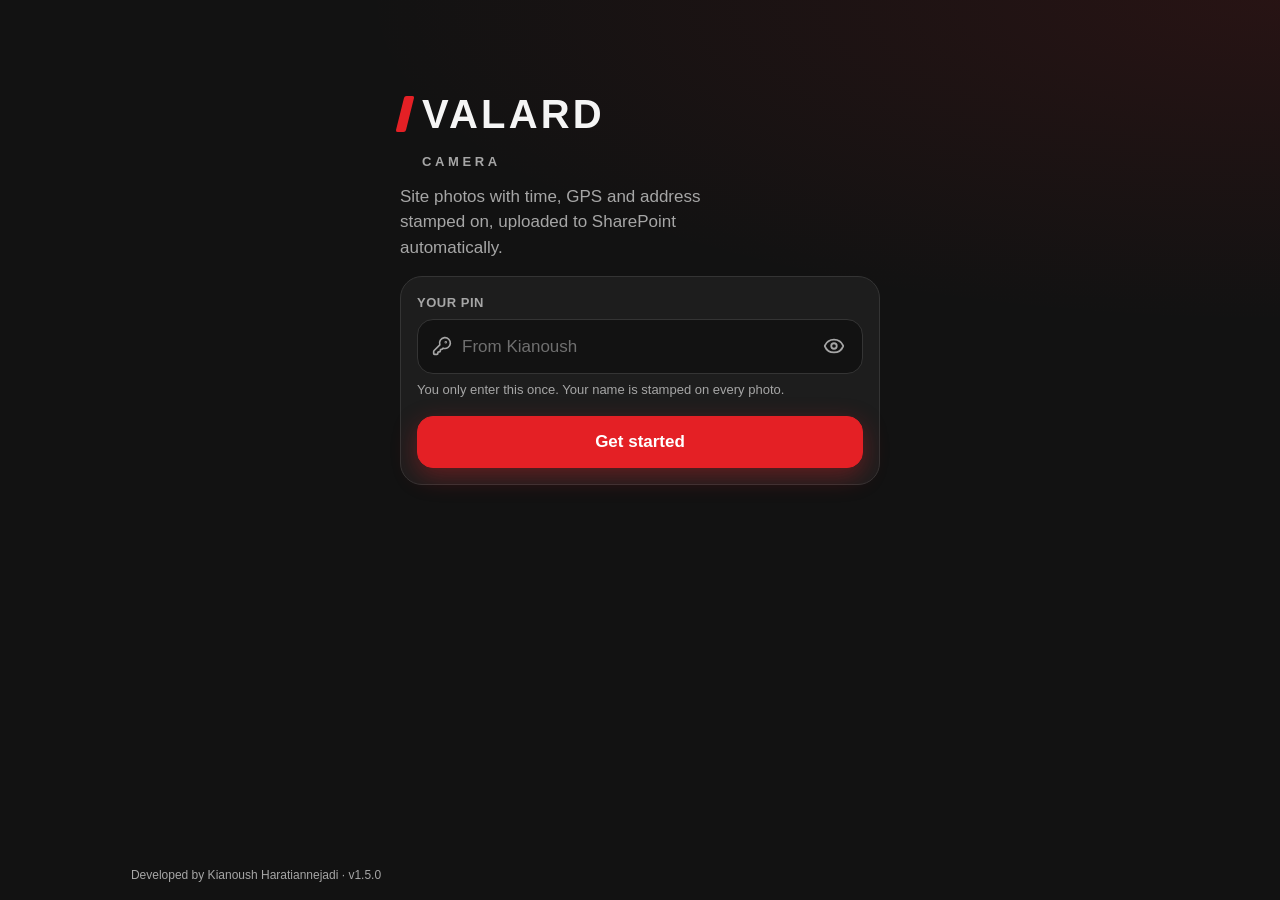
==== commit 9b7d6e66: "Simple PIN sign-in: PIN only for crew, admin page manages names (v1.5.0) - Upload address built into" ====
--- a/index.html
+++ b/index.html
@@ -42,17 +42,12 @@
     <p class="lead">Site photos with time, GPS and address stamped on, uploaded to SharePoint automatically.</p>
   </div>
   <form class="card form" id="setup-form" data-enter onsubmit="return false">
-    <label class="field" for="setup-name">
-      <span class="field-label">Your name</span>
-      <span class="input-wrap"><svg class="ic"><use href="#i-user"/></svg>
-        <input id="setup-name" autocomplete="name" autocapitalize="words" placeholder="e.g. Kia H"></span>
-      <span class="hint">Printed on every photo you take.</span>
-    </label>
     <label class="field" for="setup-code">
-      <span class="field-label">Team code</span>
+      <span class="field-label">Your PIN</span>
       <span class="input-wrap"><svg class="ic"><use href="#i-key"/></svg>
         <input id="setup-code" type="password" autocomplete="off" autocapitalize="off" autocorrect="off" spellcheck="false" placeholder="From Kianoush">
-        <button type="button" class="reveal" data-reveal="setup-code" aria-label="Show code"><svg class="ic"><use href="#i-eye"/></svg></button></span>
+        <button type="button" class="reveal" data-reveal="setup-code" aria-label="Show PIN"><svg class="ic"><use href="#i-eye"/></svg></button></span>
+      <span class="hint">You only enter this once. Your name is stamped on every photo.</span>
     </label>
     <p id="setup-err" class="err" role="alert"></p>
     <button id="setup-save" class="btn primary block" type="submit">Get started</button>
@@ -139,18 +134,17 @@
     <span class="icon-btn-spacer"></span>
   </header>
   <form class="card form" data-enter onsubmit="return false">
-    <label class="field" for="set-name">
-      <span class="field-label">Your name</span>
-      <span class="input-wrap"><svg class="ic"><use href="#i-user"/></svg><input id="set-name" autocomplete="name" autocapitalize="words"></span>
+    <div class="field">
+      <span class="field-label">Signed in as</span>
+      <div class="whoami"><svg class="ic"><use href="#i-user"/></svg><span id="set-name"></span></div>
+    </div>
+    <label class="field" for="set-code">
+      <span class="field-label">New PIN</span>
+      <span class="input-wrap"><svg class="ic"><use href="#i-key"/></svg>
+        <input id="set-code" type="password" autocomplete="off" autocapitalize="off" autocorrect="off" spellcheck="false" placeholder="Only if Kianoush gives you a new one">
+        <button type="button" class="reveal" data-reveal="set-code" aria-label="Show PIN"><svg class="ic"><use href="#i-eye"/></svg></button></span>
     </label>
-    <label class="field" for="set-code">
-      <span class="field-label">New team code</span>
-      <span class="input-wrap"><svg class="ic"><use href="#i-key"/></svg>
-        <input id="set-code" type="password" autocomplete="off" autocapitalize="off" autocorrect="off" spellcheck="false" placeholder="Leave empty to keep current">
-        <button type="button" class="reveal" data-reveal="set-code" aria-label="Show code"><svg class="ic"><use href="#i-eye"/></svg></button></span>
-      <span class="hint">Only needed if Kianoush sends you a new code.</span>
-    </label>
-    <button id="set-save" class="btn primary block" type="submit">Save</button>
+    <button id="set-save" class="btn primary block" type="submit">Use new PIN</button>
   </form>
   <div class="card" data-enter>
     <div class="row-between"><span class="field-label">Uploads</span><span id="set-queue" class="muted"></span></div>
--- a/style.css
+++ b/style.css
@@ -91,6 +91,8 @@
 .field { display: flex; flex-direction: column; gap: 6px; }
 .field-label { font-size: 13px; font-weight: 600; letter-spacing: .04em; text-transform: uppercase; color: var(--muted); }
 .hint { font-size: 13px; color: var(--muted); }
+.whoami { display: flex; align-items: center; gap: 10px; min-height: 52px; padding: 0 14px; background: var(--bg); border: 1.5px solid var(--line); border-radius: var(--r-md); font-size: 17px; font-weight: 600; }
+.whoami .ic { color: var(--muted); width: 20px; height: 20px; }
 .input-wrap {
   display: flex; align-items: center; gap: 10px; padding: 0 6px 0 14px; min-height: 52px;
   background: var(--bg); border: 1.5px solid var(--line); border-radius: var(--r-md);
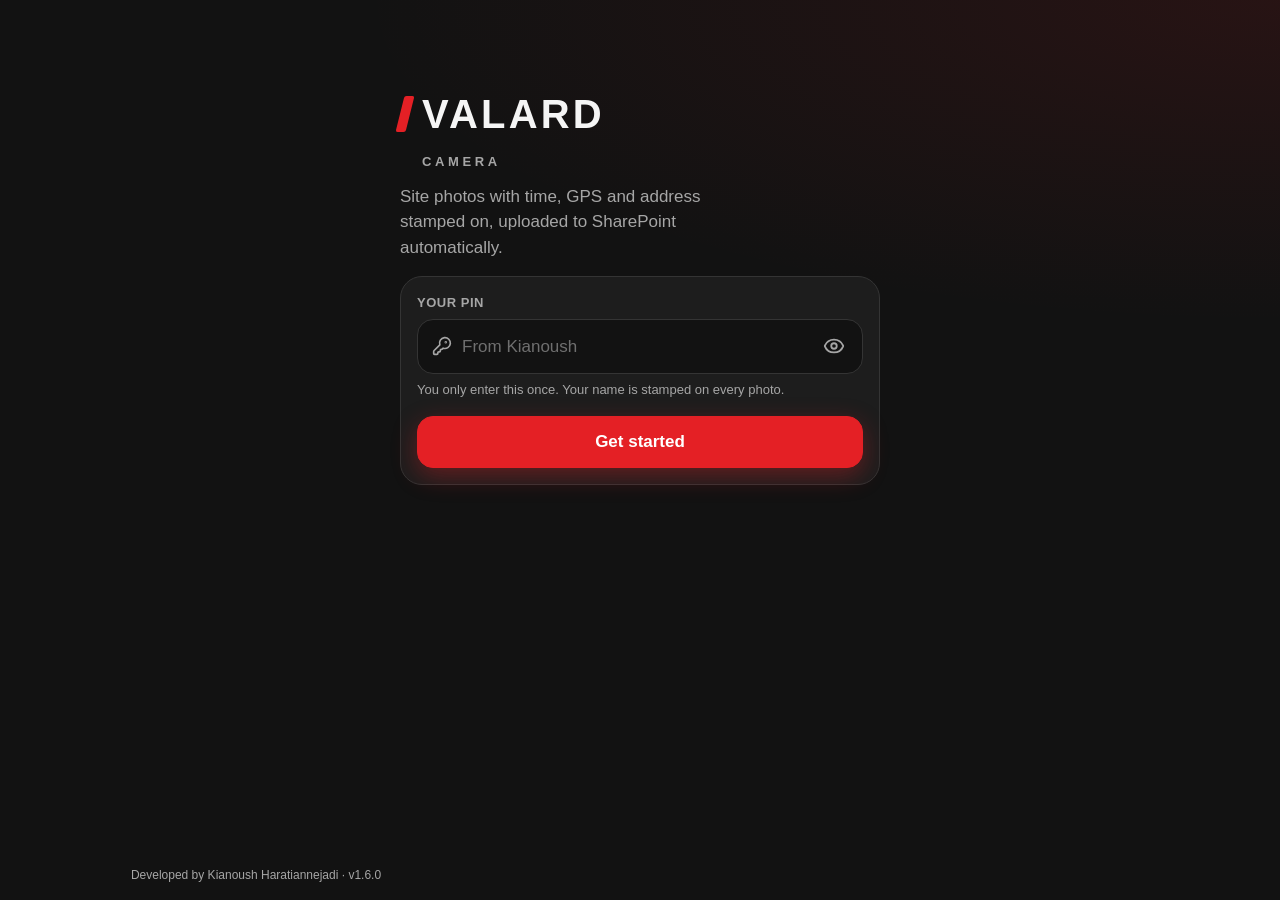
==== commit 2c068fa4: "Recent photos (48 h) with status + popup, photos compressed under 2 MB (v1.6.0) - Stamped photo save" ====
--- a/index.html
+++ b/index.html
@@ -31,6 +31,7 @@
     <symbol id="i-user" viewBox="0 0 24 24"><path d="M19 21v-2a4 4 0 0 0-4-4H9a4 4 0 0 0-4 4v2"/><circle cx="12" cy="7" r="4"/></symbol>
     <symbol id="i-key" viewBox="0 0 24 24"><path d="M2.586 17.414A2 2 0 0 0 2 18.828V21a1 1 0 0 0 1 1h3a1 1 0 0 0 1-1v-1a1 1 0 0 1 1-1h1a1 1 0 0 0 1-1v-1a1 1 0 0 1 1-1h.172a2 2 0 0 0 1.414-.586l.814-.814a6.5 6.5 0 1 0-4-4z"/><circle cx="16.5" cy="7.5" r=".5"/></symbol>
     <symbol id="i-eye" viewBox="0 0 24 24"><path d="M2.062 12.348a1 1 0 0 1 0-.696 10.75 10.75 0 0 1 19.876 0 1 1 0 0 1 0 .696 10.75 10.75 0 0 1-19.876 0"/><circle cx="12" cy="12" r="3"/></symbol>
+    <symbol id="i-x" viewBox="0 0 24 24"><path d="M18 6 6 18"/><path d="m6 6 12 12"/></symbol>
     <symbol id="i-folder" viewBox="0 0 24 24"><path d="M20 20a2 2 0 0 0 2-2V8a2 2 0 0 0-2-2h-7.9a2 2 0 0 1-1.69-.9L9.6 3.9A2 2 0 0 0 7.93 3H4a2 2 0 0 0-2 2v13a2 2 0 0 0 2 2Z"/></symbol>
   </defs>
 </svg>
@@ -102,15 +103,22 @@
     <span>Not connected. Enter the team code in Settings. Photos are saved to your phone for now.</span>
   </div>
 
+  <section class="recent" data-enter aria-labelledby="recent-title">
+    <div class="recent-head">
+      <h2 id="recent-title">Recent photos</h2>
+      <span class="muted small">Last 48 hours <span id="recent-count"></span></span>
+    </div>
+    <ul class="recent-list" id="recent-list"></ul>
+  </section>
+
   <div class="shutter-wrap" data-enter>
     <button id="shutter" class="shutter" aria-label="Take photo">
       <span class="shutter-halo"></span>
       <span class="shutter-core"><svg class="ic"><use href="#i-camera"/></svg></span>
     </button>
     <p class="shutter-label">Take photo</p>
+    <p class="credit app-credit"></p>
   </div>
-
-  <p class="credit app-credit"></p>
 </section>
 
 <!-- Preview / approve -->
@@ -160,6 +168,17 @@
     <p id="busy-text">Stamping photo…</p>
   </div>
 </div>
+<div id="photo" class="modal" role="dialog" aria-modal="true" aria-labelledby="photo-when" hidden>
+  <div class="modal-card">
+    <button id="photo-close" class="icon-btn modal-close" aria-label="Close"><svg class="ic"><use href="#i-x"/></svg></button>
+    <img id="photo-img" alt="Selected photo">
+    <div class="modal-info">
+      <div id="photo-when" class="modal-when"></div>
+      <div id="photo-status" class="recent-status"></div>
+      <div class="sheet-dest"><svg class="ic"><use href="#i-folder"/></svg><span id="photo-dest"></span></div>
+    </div>
+  </div>
+</div>
 <div id="toast" class="toast" role="status" aria-live="polite" hidden></div>
 <input id="camera-input" type="file" accept="image/*" capture="environment" hidden>
 
--- a/style.css
+++ b/style.css
@@ -128,15 +128,15 @@
 .link-btn .ic { width: 18px; height: 18px; }
 
 /* ---------- home */
-.clock { padding: var(--s2) var(--s1) 0; }
+.clock { padding: 0 var(--s1); }
 .clock-hello { color: var(--muted); font-size: 15px; font-weight: 600; min-height: 1.4em; }
 .clock-time {
-  font-size: clamp(44px, 15vw, 64px); font-weight: 800; letter-spacing: -.03em; line-height: 1.05;
+  font-size: clamp(34px, 10vw, 46px); font-weight: 800; letter-spacing: -.03em; line-height: 1.05;
   font-variant-numeric: tabular-nums;
 }
 .clock-date { color: var(--muted); font-size: 15px; font-variant-numeric: tabular-nums; }
 
-.loc { gap: var(--s4); }
+.loc { gap: var(--s3); padding: var(--s3) var(--s4); }
 .loc-head { display: flex; gap: var(--s3); align-items: flex-start; }
 .loc-icon { width: 44px; height: 44px; border-radius: 14px; background: var(--red-soft); color: var(--red); display: grid; place-items: center; flex: none; }
 .loc-text { min-width: 0; }
@@ -167,7 +167,7 @@
 .dial-s { fill: #d0d0d0; }
 
 .sync {
-  display: flex; align-items: center; gap: 10px; padding: 12px var(--s4); min-height: 48px;
+  display: flex; align-items: center; gap: 10px; padding: 10px var(--s4); min-height: 44px;
   border-radius: var(--r-md); background: var(--surface); border: 1px solid var(--line);
   font-size: 15px; font-weight: 600;
 }
@@ -223,7 +223,7 @@
 
 .toast {
   position: fixed; left: 16px; right: 16px; z-index: 50; margin: 0 auto; width: max-content; max-width: calc(100% - 32px);
-  bottom: calc(env(safe-area-inset-bottom) + 24px);
+  top: calc(env(safe-area-inset-top) + 12px);
   display: flex; align-items: center; gap: 10px;
   background: #fafafa; color: #111; font-weight: 700; font-size: 15px;
   padding: 12px 18px; border-radius: 999px; box-shadow: var(--shadow);
@@ -234,3 +234,51 @@
 @media (prefers-reduced-motion: reduce) {
   *, *::before, *::after { animation: none !important; transition: none !important; }
 }
+
+/* ---------- recent photos (last 48 h) */
+.recent { flex: 1 0 auto; display: flex; flex-direction: column; gap: var(--s2); }
+.recent-head { display: flex; align-items: baseline; justify-content: space-between; padding: 0 var(--s1); }
+.recent-head h2 { margin: 0; font-size: 15px; font-weight: 700; }
+.recent-list {
+  list-style: none; margin: 0; padding: 0; display: flex; flex-direction: column; gap: var(--s2);
+}
+.recent-item {
+  width: 100%; min-height: 80px; display: flex; align-items: center; gap: var(--s3); padding: 8px;
+  background: var(--surface); border: 1px solid var(--line); border-radius: var(--r-md); text-align: left;
+  transition: background .15s, transform .15s;
+}
+.recent-item:active { background: var(--surface-2); transform: scale(.98); }
+.recent-item img { width: 64px; height: 64px; border-radius: 10px; object-fit: cover; background: var(--surface-2); flex: none; }
+.recent-text { display: flex; flex-direction: column; gap: 2px; min-width: 0; }
+.recent-when { font-weight: 700; font-size: 15px; }
+.recent-status { display: inline-flex; align-items: center; gap: 6px; font-size: 14px; font-weight: 600; }
+.recent-status .ic { width: 16px; height: 16px; }
+.recent-status.ok { color: var(--good); }
+.recent-status.wait, .recent-status.busy { color: var(--ok); }
+.recent-status.err { color: var(--bad); }
+.recent-empty { color: var(--muted); font-size: 14px; text-align: center; padding: var(--s4); border: 1px dashed var(--line); border-radius: var(--r-md); }
+
+/* the page scrolls; the shutter stays big and pinned to the bottom */
+#home { padding-bottom: 0; }
+.shutter-wrap {
+  position: sticky; bottom: 0; z-index: 5; flex: none; min-height: 0;
+  margin: 0 calc(-1 * var(--s4)); padding: var(--s3) var(--s4) calc(env(safe-area-inset-bottom) + var(--s2));
+  background: var(--bg); box-shadow: 0 -18px 18px var(--bg);
+}
+.shutter-wrap .credit { margin: 0; padding-top: 2px; }
+.chips:has(#compass-enable:not([hidden])) .compass-chip { display: none; }
+
+/* ---------- photo popup */
+.modal {
+  position: fixed; inset: 0; z-index: 45; display: grid; place-items: center;
+  padding: calc(env(safe-area-inset-top) + 16px) 16px calc(env(safe-area-inset-bottom) + 16px);
+  background: rgba(0, 0, 0, .72); -webkit-backdrop-filter: blur(6px); backdrop-filter: blur(6px);
+}
+.modal-card {
+  position: relative; width: 100%; max-width: 480px; max-height: 100%; display: flex; flex-direction: column;
+  background: var(--surface); border: 1px solid var(--line); border-radius: var(--r-lg); overflow: hidden; box-shadow: var(--shadow);
+}
+.modal-card img { display: block; width: 100%; max-height: 64vh; object-fit: contain; background: #000; }
+.modal-info { padding: var(--s4); display: flex; flex-direction: column; gap: var(--s2); }
+.modal-when { font-weight: 700; font-size: 17px; }
+.modal-close { position: absolute; top: 10px; right: 10px; z-index: 1; background: rgba(0, 0, 0, .55); border-color: rgba(255, 255, 255, .25); color: #fff; }
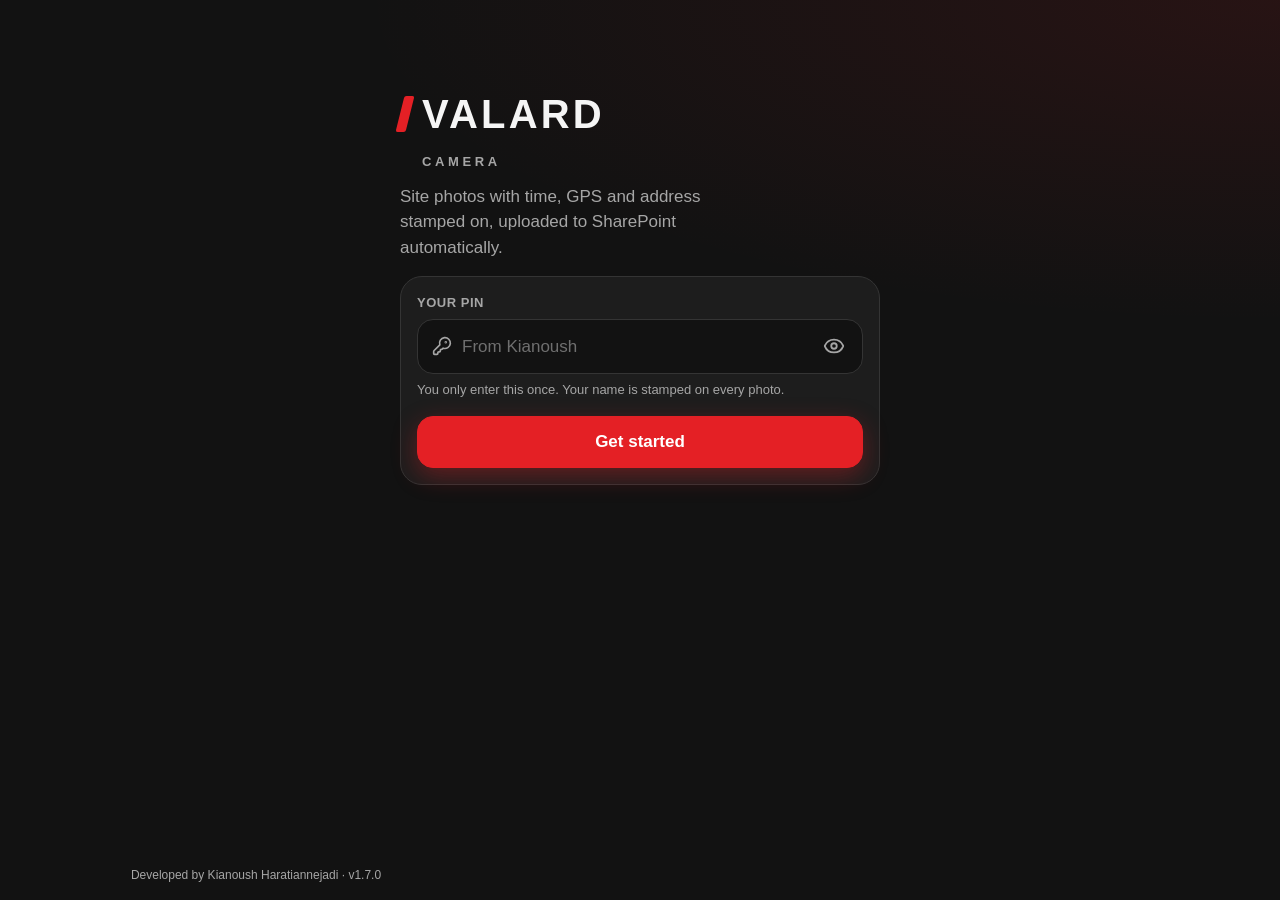
==== commit 058a5847: "Stamp, compress and upload in the background (v1.7.0) - Review screen opens instantly with the photo" ====
--- a/index.html
+++ b/index.html
@@ -125,7 +125,7 @@
 <section id="preview" class="screen dark" hidden>
   <div class="preview-img"><img id="preview-img" alt="Stamped photo preview"></div>
   <div class="sheet" id="preview-sheet">
-    <div class="sheet-dest"><svg class="ic"><use href="#i-folder"/></svg><span id="preview-dest">Photos</span></div>
+    <div class="sheet-dest"><svg class="ic"><use href="#i-folder"/></svg><span id="preview-dest">Photos</span><span id="preview-note" class="preview-note" hidden></span></div>
     <div class="preview-actions">
       <button id="retake" class="btn"><svg class="ic"><use href="#i-retake"/></svg>Retake</button>
       <button id="approve" class="btn primary"><svg class="ic"><use href="#i-cloud"/></svg>Approve &amp; upload</button>
--- a/style.css
+++ b/style.css
@@ -254,7 +254,7 @@
 .recent-status { display: inline-flex; align-items: center; gap: 6px; font-size: 14px; font-weight: 600; }
 .recent-status .ic { width: 16px; height: 16px; }
 .recent-status.ok { color: var(--good); }
-.recent-status.wait, .recent-status.busy { color: var(--ok); }
+.recent-status.wait, .recent-status.active { color: var(--ok); }
 .recent-status.err { color: var(--bad); }
 .recent-empty { color: var(--muted); font-size: 14px; text-align: center; padding: var(--s4); border: 1px dashed var(--line); border-radius: var(--r-md); }
 
@@ -282,3 +282,6 @@
 .modal-info { padding: var(--s4); display: flex; flex-direction: column; gap: var(--s2); }
 .modal-when { font-weight: 700; font-size: 17px; }
 .modal-close { position: absolute; top: 10px; right: 10px; z-index: 1; background: rgba(0, 0, 0, .55); border-color: rgba(255, 255, 255, .25); color: #fff; }
+
+.preview-note { margin-left: auto; color: var(--ok); }
+.link-btn[disabled] { opacity: .4; pointer-events: none; }
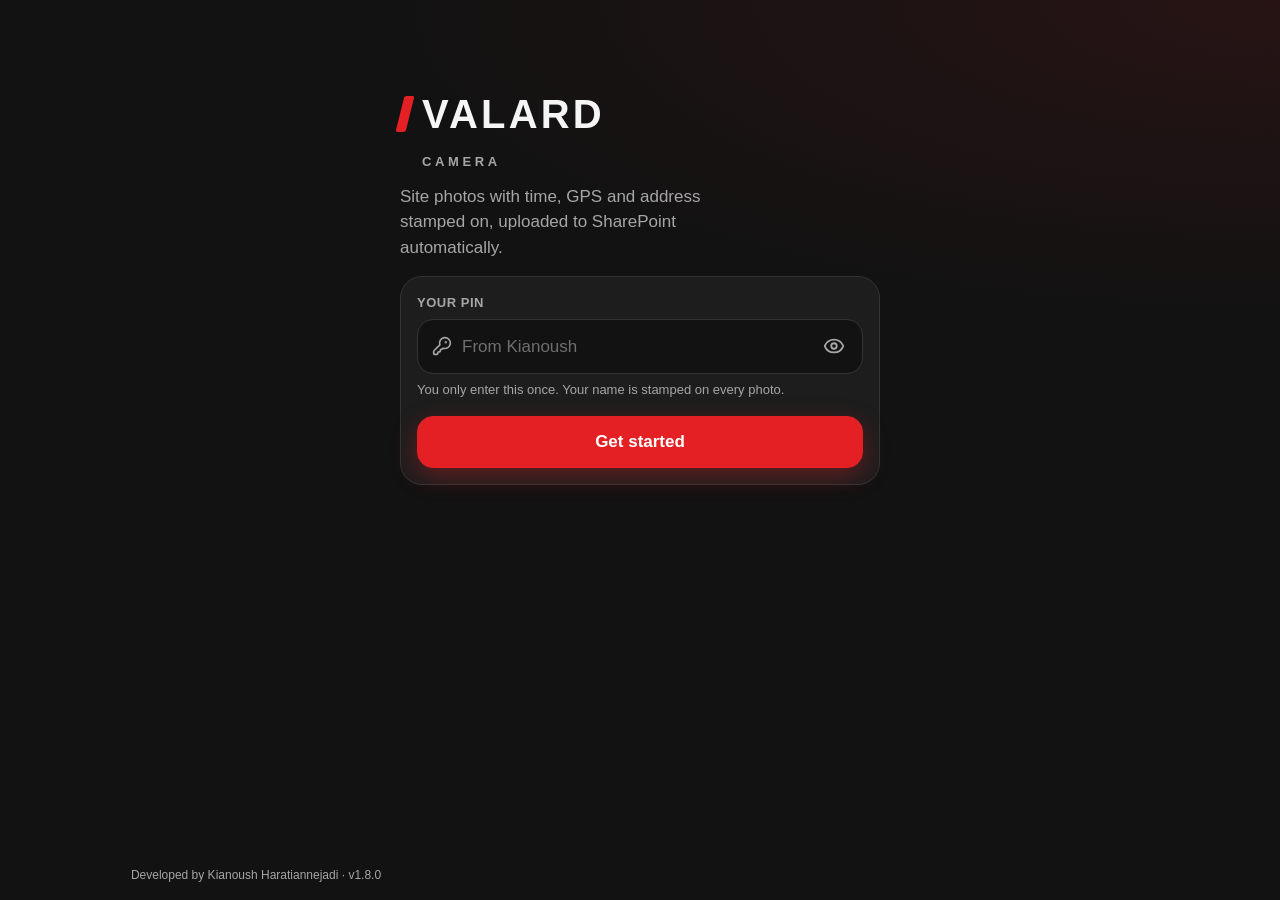
==== commit d4b7e3a3: "Add video capture next to photo (v1.8.0) - Video button left of Photo; opens the iPhone camera in vi" ====
--- a/index.html
+++ b/index.html
@@ -22,6 +22,7 @@
     <symbol id="i-pin" viewBox="0 0 24 24"><path d="M20 10c0 4.993-5.539 10.193-7.399 11.799a1 1 0 0 1-1.202 0C9.539 20.193 4 14.993 4 10a8 8 0 0 1 16 0"/><circle cx="12" cy="10" r="3"/></symbol>
     <symbol id="i-gear" viewBox="0 0 24 24"><circle cx="12" cy="12" r="3"/><path d="M19.4 15a1.65 1.65 0 0 0 .33 1.82l.06.06a2 2 0 1 1-2.83 2.83l-.06-.06a1.65 1.65 0 0 0-1.82-.33 1.65 1.65 0 0 0-1 1.51V21a2 2 0 1 1-4 0v-.09A1.65 1.65 0 0 0 9 19.4a1.65 1.65 0 0 0-1.82.33l-.06.06a2 2 0 1 1-2.83-2.83l.06-.06A1.65 1.65 0 0 0 4.68 15a1.65 1.65 0 0 0-1.51-1H3a2 2 0 1 1 0-4h.09A1.65 1.65 0 0 0 4.6 9a1.65 1.65 0 0 0-.33-1.82l-.06-.06a2 2 0 1 1 2.83-2.83l.06.06A1.65 1.65 0 0 0 9 4.68a1.65 1.65 0 0 0 1-1.51V3a2 2 0 1 1 4 0v.09a1.65 1.65 0 0 0 1 1.51 1.65 1.65 0 0 0 1.82-.33l.06-.06a2 2 0 1 1 2.83 2.83l-.06.06A1.65 1.65 0 0 0 19.4 9a1.65 1.65 0 0 0 1.51 1H21a2 2 0 1 1 0 4h-.09a1.65 1.65 0 0 0-1.51 1z"/></symbol>
     <symbol id="i-camera" viewBox="0 0 24 24"><path d="M14.5 4h-5L7 7H4a2 2 0 0 0-2 2v9a2 2 0 0 0 2 2h16a2 2 0 0 0 2-2V9a2 2 0 0 0-2-2h-3l-2.5-3z"/><circle cx="12" cy="13" r="3"/></symbol>
+    <symbol id="i-video" viewBox="0 0 24 24"><path d="m16 13 5.223 3.482a.5.5 0 0 0 .777-.416V7.87a.5.5 0 0 0-.752-.432L16 10.5"/><rect x="2" y="6" width="14" height="12" rx="2"/></symbol>
     <symbol id="i-cloud" viewBox="0 0 24 24"><path d="M12 13v8"/><path d="M4 14.899A7 7 0 1 1 15.71 8h1.79a4.5 4.5 0 0 1 2.5 8.242"/><path d="m8 17 4-4 4 4"/></symbol>
     <symbol id="i-check" viewBox="0 0 24 24"><circle cx="12" cy="12" r="10"/><path d="m9 12 2 2 4-4"/></symbol>
     <symbol id="i-alert" viewBox="0 0 24 24"><path d="m21.73 18-8-14a2 2 0 0 0-3.48 0l-8 14A2 2 0 0 0 4 21h16a2 2 0 0 0 1.73-3"/><path d="M12 9v4"/><path d="M12 17h.01"/></symbol>
@@ -112,18 +113,28 @@
   </section>
 
   <div class="shutter-wrap" data-enter>
-    <button id="shutter" class="shutter" aria-label="Take photo">
-      <span class="shutter-halo"></span>
-      <span class="shutter-core"><svg class="ic"><use href="#i-camera"/></svg></span>
-    </button>
-    <p class="shutter-label">Take photo</p>
+    <div class="capture-row">
+      <div class="capture">
+        <button id="video-btn" class="shutter video" aria-label="Record video">
+          <span class="shutter-core"><svg class="ic"><use href="#i-video"/></svg></span>
+        </button>
+        <p class="shutter-label">Video</p>
+      </div>
+      <div class="capture">
+        <button id="shutter" class="shutter" aria-label="Take photo">
+          <span class="shutter-halo"></span>
+          <span class="shutter-core"><svg class="ic"><use href="#i-camera"/></svg></span>
+        </button>
+        <p class="shutter-label">Photo</p>
+      </div>
+    </div>
     <p class="credit app-credit"></p>
   </div>
 </section>
 
 <!-- Preview / approve -->
 <section id="preview" class="screen dark" hidden>
-  <div class="preview-img"><img id="preview-img" alt="Stamped photo preview"></div>
+  <div class="preview-img"><img id="preview-img" alt="Stamped photo preview"><video id="preview-video" playsinline controls hidden></video></div>
   <div class="sheet" id="preview-sheet">
     <div class="sheet-dest"><svg class="ic"><use href="#i-folder"/></svg><span id="preview-dest">Photos</span><span id="preview-note" class="preview-note" hidden></span></div>
     <div class="preview-actions">
@@ -181,6 +192,7 @@
 </div>
 <div id="toast" class="toast" role="status" aria-live="polite" hidden></div>
 <input id="camera-input" type="file" accept="image/*" capture="environment" hidden>
+<input id="video-input" type="file" accept="video/*" capture="environment" hidden>
 
 <script src="vendor/gsap.min.js"></script>
 <script src="config.js"></script>
--- a/style.css
+++ b/style.css
@@ -285,3 +285,17 @@
 
 .preview-note { margin-left: auto; color: var(--ok); }
 .link-btn[disabled] { opacity: .4; pointer-events: none; }
+
+/* ---------- video: capture button, review player, list badge */
+.capture-row { display: flex; align-items: flex-end; justify-content: center; gap: 48px; }
+.capture { display: flex; flex-direction: column; align-items: center; gap: 10px; }
+.shutter.video .shutter-core { background: var(--surface-2); color: #fff; box-shadow: none; }
+.shutter.video:active .shutter-core { transform: scale(.9); }
+.shutter-core { transition: transform .12s; }
+.preview-img video { max-width: 100%; max-height: 100%; background: #000; }
+.recent-item.is-video { position: relative; }
+.recent-item.is-video::after {
+  content: ""; position: absolute; left: 30px; top: 50%; width: 20px; height: 20px; margin-top: -10px; border-radius: 50%;
+  background: rgba(0, 0, 0, .6) no-repeat center / 10px 10px
+    url("data:image/svg+xml,%3Csvg xmlns='http://www.w3.org/2000/svg' viewBox='0 0 10 10'%3E%3Cpath d='M2 1l7 4-7 4z' fill='white'/%3E%3C/svg%3E");
+}
